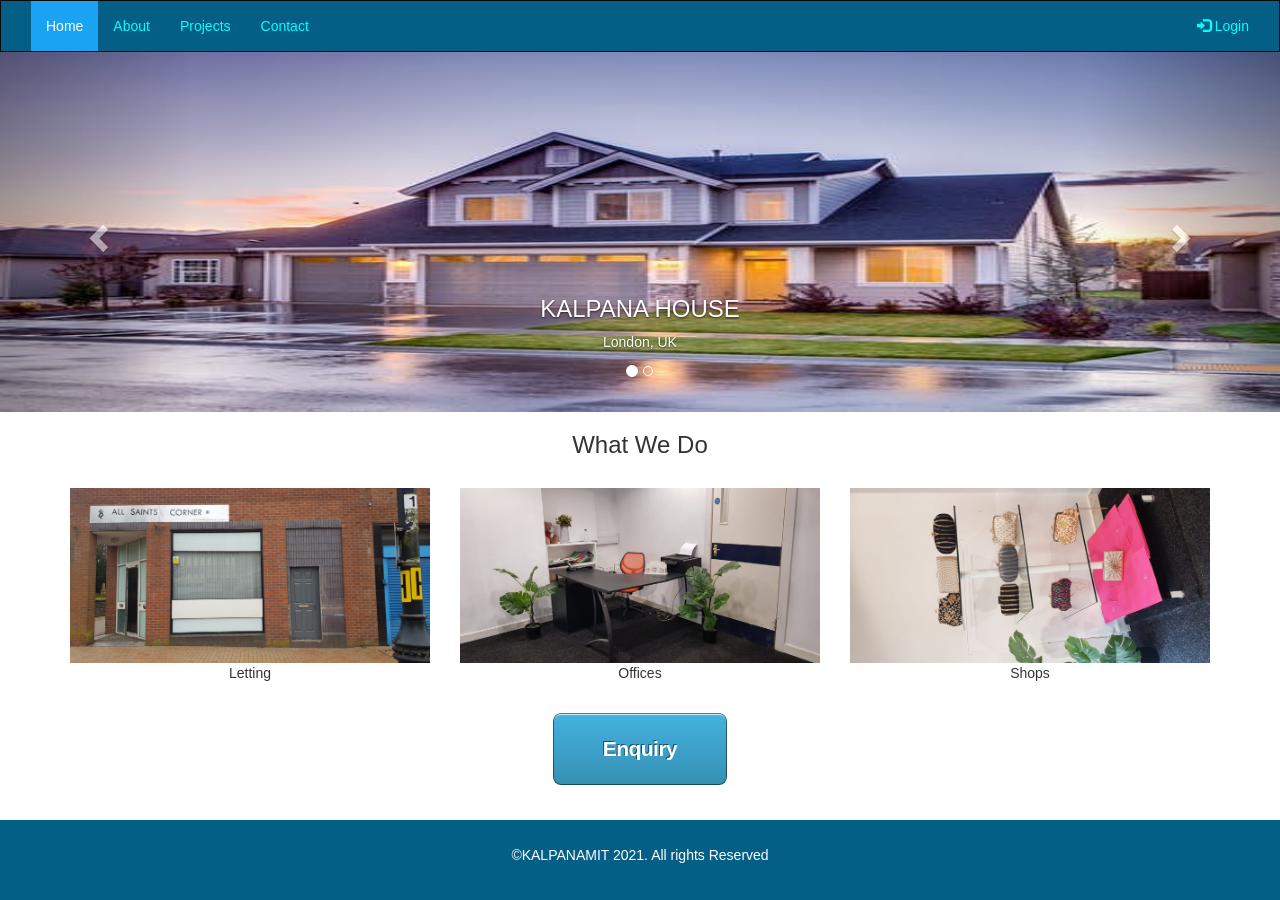
==== index.html @ 0148a3b3 "Add files via upload initial commit" ====
<!DOCTYPE html>
<html lang="en">
<head>
  <title>KALPANAMIT LTD.</title>
  <meta charset="utf-8">
  <meta name="viewport" content="width=device-width, initial-scale=1">
  <link rel="stylesheet" href="https://maxcdn.bootstrapcdn.com/bootstrap/3.4.1/css/bootstrap.min.css">
  <link rel="stylesheet" href="./css/style.css">
  <script src="https://ajax.googleapis.com/ajax/libs/jquery/3.5.1/jquery.min.js"></script>
  <script src="https://maxcdn.bootstrapcdn.com/bootstrap/3.4.1/js/bootstrap.min.js"></script>
  
</head>
<body>

<nav class="navbar navbar-inverse">
  <div class="container-fluid">
    <div class="navbar-header">
      <button type="button" class="navbar-toggle" data-toggle="collapse" data-target="#myNavbar">
        <span class="icon-bar"></span>
        <span class="icon-bar"></span>
        <span class="icon-bar"></span>                        
      </button>
      <a class="navbar-brand" href="#" >

      </a>
    </div>
    <div class="collapse navbar-collapse" id="myNavbar">
      <ul class="nav navbar-nav">
        <li class="active"><a href="">Home</a></li>
        <li><a href="#">About</a></li>
        <li><a href="#">Projects</a></li>
        <li><a href="#">Contact</a></li>
      </ul>
      <ul class="nav navbar-nav navbar-right">
        <li><a href="#"><span class="glyphicon glyphicon-log-in"></span> Login</a></li>
      </ul>
    </div>
  </div>
</nav>

<div id="myCarousel" class="carousel slide" data-ride="carousel">
    <!-- Indicators -->
    <ol class="carousel-indicators">
      <li data-target="#myCarousel" data-slide-to="0" class="active"></li>
      <li data-target="#myCarousel" data-slide-to="1"></li>
    </ol>

    <!-- Wrapper for slides -->
    <div class="carousel-inner" role="listbox">
      <div class="item active">
        <img src="./images/house1.jpg" alt="Image">
        <div class="carousel-caption">
          <h3>KALPANA HOUSE</h3>
          <p>London, UK</p>
        </div>      
      </div>

      <div class="item">
        <img src="./images/house2.jpg" alt="Image">
        <div class="carousel-caption">
          <h3>KALPANA MANSION</h3>
          <p>Greenock, UK</p>
        </div>      
      </div>
    </div>

    <!-- Left and right controls -->
    <a class="left carousel-control" href="#myCarousel" role="button" data-slide="prev">
      <span class="glyphicon glyphicon-chevron-left" aria-hidden="true"></span>
      <span class="sr-only">Previous</span>
    </a>
    <a class="right carousel-control" href="#myCarousel" role="button" data-slide="next">
      <span class="glyphicon glyphicon-chevron-right" aria-hidden="true"></span>
      <span class="sr-only">Next</span>
    </a>
</div>
  
<div class="container text-center">    
  <h3>What We Do</h3><br>
  <div class="row">
    <div class="col-sm-4">
      <img src="./images/what_we_do1.jpeg" class="img-responsive" style="width:100%" alt="Image">
      <p>Letting</p>
    </div>
    <div class="col-sm-4"> 
      <img src="./images/what_we_do2.jpeg" class="img-responsive" style="width:100%" alt="Image">
      <p>Offices</p>    
    </div>
    <div class="col-sm-4">  
      <img src="./images/what_we_do3.jpeg" class="img-responsive" style="width:100%" alt="Image">
      <p>Shops</p>    
    </div>
    <!--
    <div class="col-sm-4">
      <div class="well">
       <p>Some text..</p>
      </div>
      <div class="well">
       <p>Some text..</p>
      </div>
    </div>  -->
  </div>
</div><br>
<div class="btn-display">
<a href="#" class="button large scrolly">Enquiry</a>
</div>

<footer class="container-fluid text-center">
  <p> ©KALPANAMIT 2021. All rights Reserved</p>
</footer>

</body>
</html>



































 <!-- 
<html lang="en"><head>

    
    <link rel="stylesheet" href="https://maxcdn.bootstrapcdn.com/bootstrap/3.4.1/css/bootstrap.min.css">
    <link rel="stylesheet" href="./css/main.css">
  <script src="https://ajax.googleapis.com/ajax/libs/jquery/3.5.1/jquery.min.js"></script>
  <script src="https://maxcdn.bootstrapcdn.com/bootstrap/3.4.1/js/bootstrap.min.js"></script>
  <head>
  
  
  
    <title>KALPANAMIT LTD.</title>
    <link href="https://fonts.googleapis.com/css?family=Open+Sans" rel="stylesheet" type="text/css">
    
    
    
  
  
  </head>
  
  <body translate="no">
  
 
  
  <nav id="navbar" class="nav">
    <ul class="nav-list">
      <li>
        <a href="#welcome-section">About</a>
      </li>
      <li>
        <a href="#projects">Work</a>
      </li>
      <li>
        <a href="#contact">Contact</a>
      </li>
    </ul>
  </nav>
  
  
  
      
  

  
  <header id="header-section" class="header-section">
    <img src=".\images\house.png"> </img>
    <h3> This is header</h3>
  </header>
  
  
  
    


  <div class="container">
 
    <div id="myCarousel" class="carousel slide" data-ride="carousel">
     
      <ol class="carousel-indicators">
        <li data-target="#myCarousel" data-slide-to="0" class="active"></li>
        <li data-target="#myCarousel" data-slide-to="1"></li>
        <li data-target="#myCarousel" data-slide-to="2"></li>
      </ol>
  
     
      <div class="carousel-inner">
        <div class="item active">
          <img src=".\images\house1.jpg" alt="Los Angeles" style="width:100%;">
        </div>
  
        <div class="item">
          <img src=".\images\house2.jpg" alt="Chicago" style="width:100%;">
        </div>
      
        <div class="item">
          <img src=".\images\house3.jpg" alt="New york" style="width:100%;">
        </div>
      </div>
  
  
      <a class="left carousel-control" href="#myCarousel" data-slide="prev">
        <span class="glyphicon glyphicon-chevron-left"></span>
        <span class="sr-only">Previous</span>
      </a>
      <a class="right carousel-control" href="#myCarousel" data-slide="next">
        <span class="glyphicon glyphicon-chevron-right"></span>
        <span class="sr-only">Next</span>
      </a>
    </div>
  </div>
  

  
  <section id="welcome-section" class="welcome-section">
    <h1>Hey I am Mimic</h1>
    <p>a web developer</p>
  </section>
  

  
  <section id="projects" class="projects-section">
    <h2 class="projects-section-header">These are some of my projects</h2>
  
    <div class="projects-grid">
      <a href="https://codepen.io/freeCodeCamp/full/zNqgVx" target="_blank" class="project project-tile">
        <img class="project-image" src="https://raw.githubusercontent.com/freeCodeCamp/cdn/master/build/testable-projects-fcc/images/tribute.jpg" alt="project">
        <p class="project-title">
          <span class="code">&lt;</span>
          Tribute Page
          <span class="code">/&gt;</span>
        </p>
      </a>
      <a href="https://codepen.io/freeCodeCamp/full/qRZeGZ" target="_blank" class="project project-tile">
        <img class="project-image" src="https://raw.githubusercontent.com/freeCodeCamp/cdn/master/build/testable-projects-fcc/images/random-quote-machine.png" alt="project">
        <p class="project-title">
          <span class="code">&lt;</span>
          Random Quote Machine
          <span class="code">/&gt;</span>
        </p>
      </a>
      <a href="https://codepen.io/freeCodeCamp/full/wgGVVX" target="_blank" class="project project-tile">
        <img class="project-image" src="https://raw.githubusercontent.com/freeCodeCamp/cdn/master/build/testable-projects-fcc/images/calc.png" alt="project">
        <p class="project-title">
          <span class="code">&lt;</span>
          JavaScript Calculator
          <span class="code">/&gt;</span>
        </p>
      </a>
      <a href="https://codepen.io/freeCodeCamp/full/mVEJag" target="_blank" class="project project-tile">
        <img class="project-image" src="https://raw.githubusercontent.com/freeCodeCamp/cdn/master/build/testable-projects-fcc/images/map.jpg" alt="project">
        <p class="project-title">
          <span class="code">&lt;</span>
          Map Data Across the Globe
          <span class="code">/&gt;</span>
        </p>
      </a>
      <a href="https://codepen.io/freeCodeCamp/full/wGqEga" target="_blank" class="project project-tile">
        <img class="project-image" src="https://raw.githubusercontent.com/freeCodeCamp/cdn/master/build/testable-projects-fcc/images/wiki.png" alt="project">
        <p class="project-title">
          <span class="code">&lt;</span>
          Wikipedia Viewer
          <span class="code">/&gt;</span>
        </p>
      </a>
      <a href="https://codepen.io/freeCodeCamp/full/KzXQgy" target="_blank" class="project project-tile">
        <img class="project-image" src="https://raw.githubusercontent.com/freeCodeCamp/cdn/master/build/testable-projects-fcc/images/tic-tac-toe.png" alt="project">
        <p class="project-title">
          <span class="code">&lt;</span>
          Tic Tac Toe Game
          <span class="code">/&gt;</span>
        </p>
      </a>
    </div>
  
    <a href="https://codepen.io/FreeCodeCamp/" class="btn btn-show-all" target="_blank">Show all<i class="fas fa-chevron-right"></i></a>
  </section>
  

  
  <section id="contact" class="contact-section">
    <div class="contact-section-header">
      <h2>Let's work together...</h2>
      <p>How do you take your coffee?</p>
    </div>
    <div class="contact-links">
      <a href="https://facebook.com/freecodecamp" target="_blank" class="btn contact-details"><i class="fab fa-facebook-square"></i> Facebook</a>
      <a id="profile-link" href="https://github.com/freecodecamp" target="_blank" class="btn contact-details"><i class="fab fa-github"></i> GitHub</a>
      <a href="https://twitter.com/freecodecamp" target="_blank" class="btn contact-details"><i class="fab fa-twitter"></i> Twitter</a>
      <a href="mailto:example@example.com" class="btn contact-details"><i class="fas fa-at"></i> Send a mail</a>
      <a href="tel:555-555-5555" class="btn contact-details"><i class="fas fa-mobile-alt"></i> Call me</a>
    </div>
  </section>
  

  
  <footer>
    <p>
      **This is just a fake portfolio. All the projects and contact details given
      are not real.
    </p>
    <p>
      © Created for
      <a href="https://www.freecodecamp.com/" target="_blank">freeCodeCamp <i class="fab fa-free-code-camp"></i></a>
    </p>
  </footer>
  

     </div>
  
      
  
    
  
  
  
  
   
  </body></html>
  
-->
---- css/style.css ----
/* Remove the navbar's default margin-bottom and rounded borders */ 
    .navbar {
      margin-bottom: 0;
      border-radius: 0;
      background: #035f85;
    }
    .navbar-inverse .navbar-nav>li>a {
        color: aqua;
    }
    .navbar-inverse .navbar-nav>.active>a, .navbar-inverse .navbar-nav>.active>a:focus, .navbar-inverse .navbar-nav>.active>a:hover {
        color: #fff;
        background-color: #1aa3f3;
    }
    
    /* Add a gray background color and some padding to the footer */
    footer {
      background-color:  #035f85;
      padding: 25px;
      position: fixed;
      left: 0;
      bottom: 0;
      width: 100%;
      color:#fff;
    }
    
  .carousel-inner img {
      width: 100%; /* Set width to 100% */
      margin: auto;
      min-height:200px;
  }

  .carousel-inner > .item > img {
  width:100%;
  height:360px;
}

  /* Hide the carousel text when the screen is less than 600 pixels wide */
  @media (max-width: 600px) {
    .carousel-caption {
      display: none; 
    }
  }

  
  .btn-display {
   
    text-align: center;
  }

  /* Button */

	input[type="button"],
	input[type="submit"],
	input[type="reset"],
	button,
	.button {
		background-image: url("images/bg.png"), -moz-linear-gradient(top, rgba(0, 0, 0, 0), rgba(0, 0, 0, 0.2));
		background-image: url("images/bg.png"), -webkit-linear-gradient(top, rgba(0, 0, 0, 0), rgba(0, 0, 0, 0.2));
		background-image: url("images/bg.png"), -ms-linear-gradient(top, rgba(0, 0, 0, 0), rgba(0, 0, 0, 0.2));
		background-image: url("images/bg.png"), linear-gradient(top, rgba(0, 0, 0, 0), rgba(0, 0, 0, 0.2));
		-moz-transition: background-color .2s ease-in-out;
		-webkit-transition: background-color .2s ease-in-out;
		-ms-transition: background-color .2s ease-in-out;
		transition: background-color .2s ease-in-out;
		-webkit-appearance: none;
		position: relative;
		display: inline-block;
		color: #fff !important;
		text-decoration: none;
		font-weight: 700;
		border: 0;
		outline: 0;
		cursor: pointer;
		border-radius: 8px;
		text-shadow: -1px -1px 0.5px rgba(0, 0, 0, 0.5);
		overflow: hidden;
		box-shadow: inset 0px 0px 0px 1px rgba(0, 0, 0, 0.5), inset 0px 2px 1px 0px rgba(255, 255, 255, 0.75);
		background-color: #43B3E0;
		padding: 1em 2.35em 1em 2.35em;
		font-size: 1.1em;
		max-width: 24em;
	}

		input[type="button"]:hover,
		input[type="submit"]:hover,
		input[type="reset"]:hover,
		button:hover,
		.button:hover {
			background-color: #43bff0;
			color: #fff !important;
		}

		input[type="button"]:active,
		input[type="submit"]:active,
		input[type="reset"]:active,
		button:active,
		.button:active {
			background-color: #3BA8D3;
			top: 1px;
		}

		input[type="button"].large,
		input[type="submit"].large,
		input[type="reset"].large,
		button.large,
		.button.large {
			font-size: 1.5em;
			letter-spacing: -0.025em;
		}

		input[type="button"].alt,
		input[type="submit"].alt,
		input[type="reset"].alt,
		button.alt,
		.button.alt {
			background-color: #444;
			box-shadow: inset 0px 0px 0px 1px #242424, inset 0px 2px 1px 0px rgba(255, 255, 255, 0.2);
		}

			input[type="button"].alt:hover,
			input[type="submit"].alt:hover,
			input[type="reset"].alt:hover,
			button.alt:hover,
			.button.alt:hover {
				background-color: #4f4f4f;
				color: #fff !important;
			}

			input[type="button"].alt:active,
			input[type="submit"].alt:active,
			input[type="reset"].alt:active,
			button.alt:active,
			.button.alt:active {
				background-color: #3f3f3f;
			}
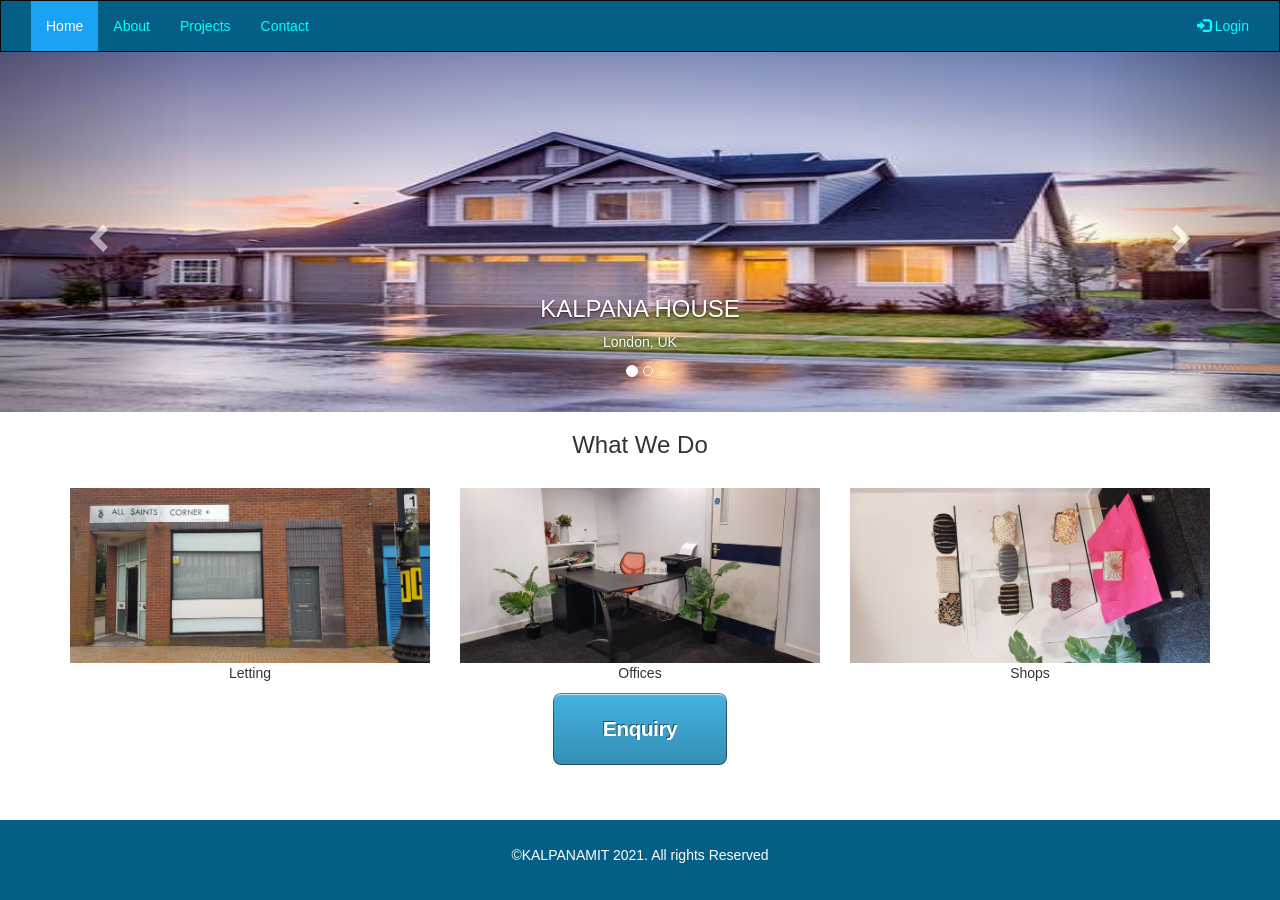
==== commit b5393cd8: "Add files via upload fix button" ====
--- a/index.html
+++ b/index.html
@@ -99,11 +99,12 @@
        <p>Some text..</p>
       </div>
     </div>  -->
+    <div class="row">
+      <a href="#" class="button large scrolly">Enquiry</a>
+    </div>
   </div>
 </div><br>
-<div class="btn-display">
-<a href="#" class="button large scrolly">Enquiry</a>
-</div>
+
 
 <footer class="container-fluid text-center">
   <p> ©KALPANAMIT 2021. All rights Reserved</p>
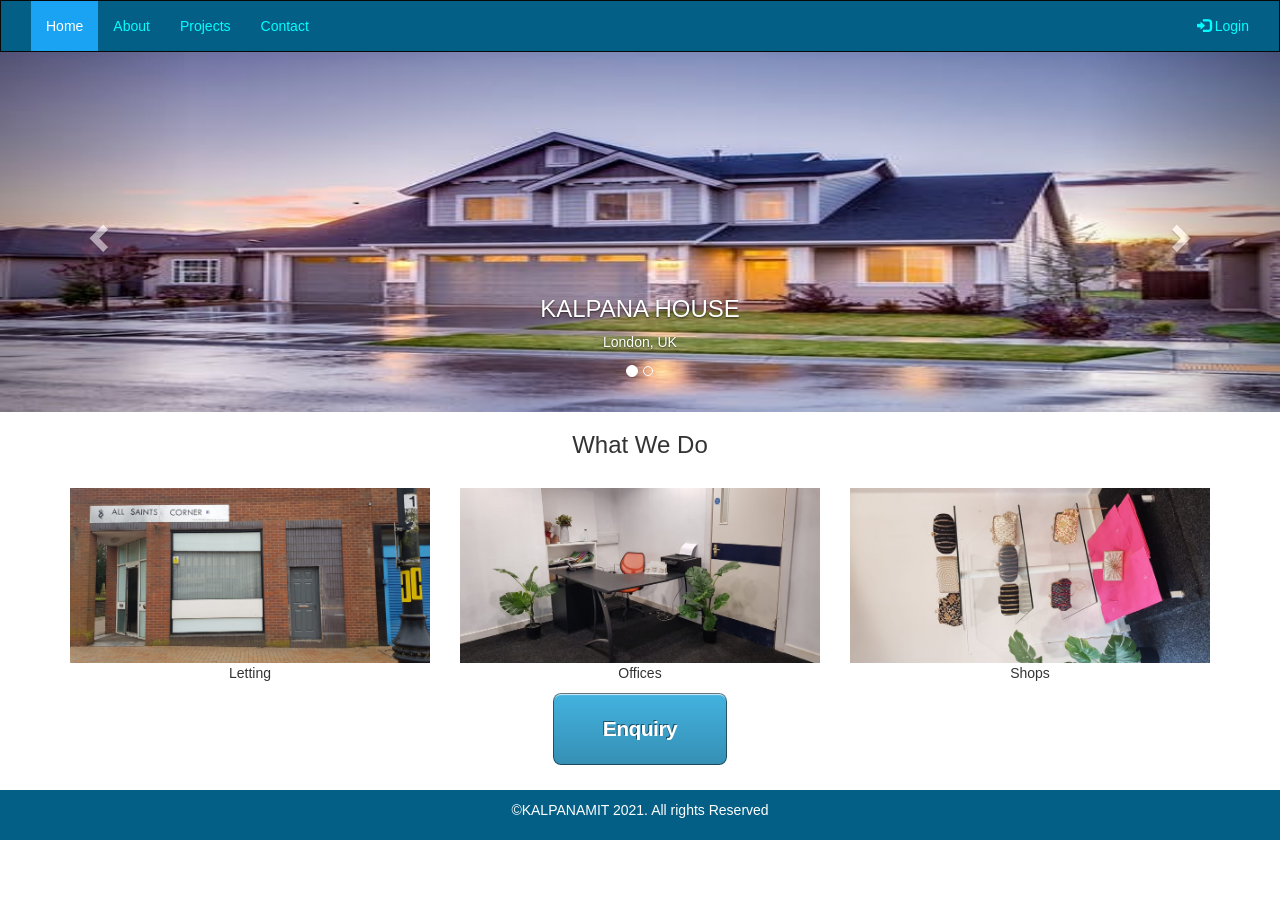
==== commit f84b7b09: "Add files via upload testing change" ====
--- a/index.html
+++ b/index.html
@@ -90,7 +90,7 @@
       <img src="./images/what_we_do3.jpeg" class="img-responsive" style="width:100%" alt="Image">
       <p>Shops</p>    
     </div>
-    <!--
+    <!-- testing for button
     <div class="col-sm-4">
       <div class="well">
        <p>Some text..</p>
@@ -100,8 +100,10 @@
       </div>
     </div>  -->
     <div class="row">
+    
       <a href="#" class="button large scrolly">Enquiry</a>
     </div>
+
   </div>
 </div><br>
 
--- a/css/style.css
+++ b/css/style.css
@@ -16,8 +16,8 @@
     /* Add a gray background color and some padding to the footer */
     footer {
       background-color:  #035f85;
-      padding: 25px;
-      position: fixed;
+      padding: 10px;
+      position: relative;
       left: 0;
       bottom: 0;
       width: 100%;
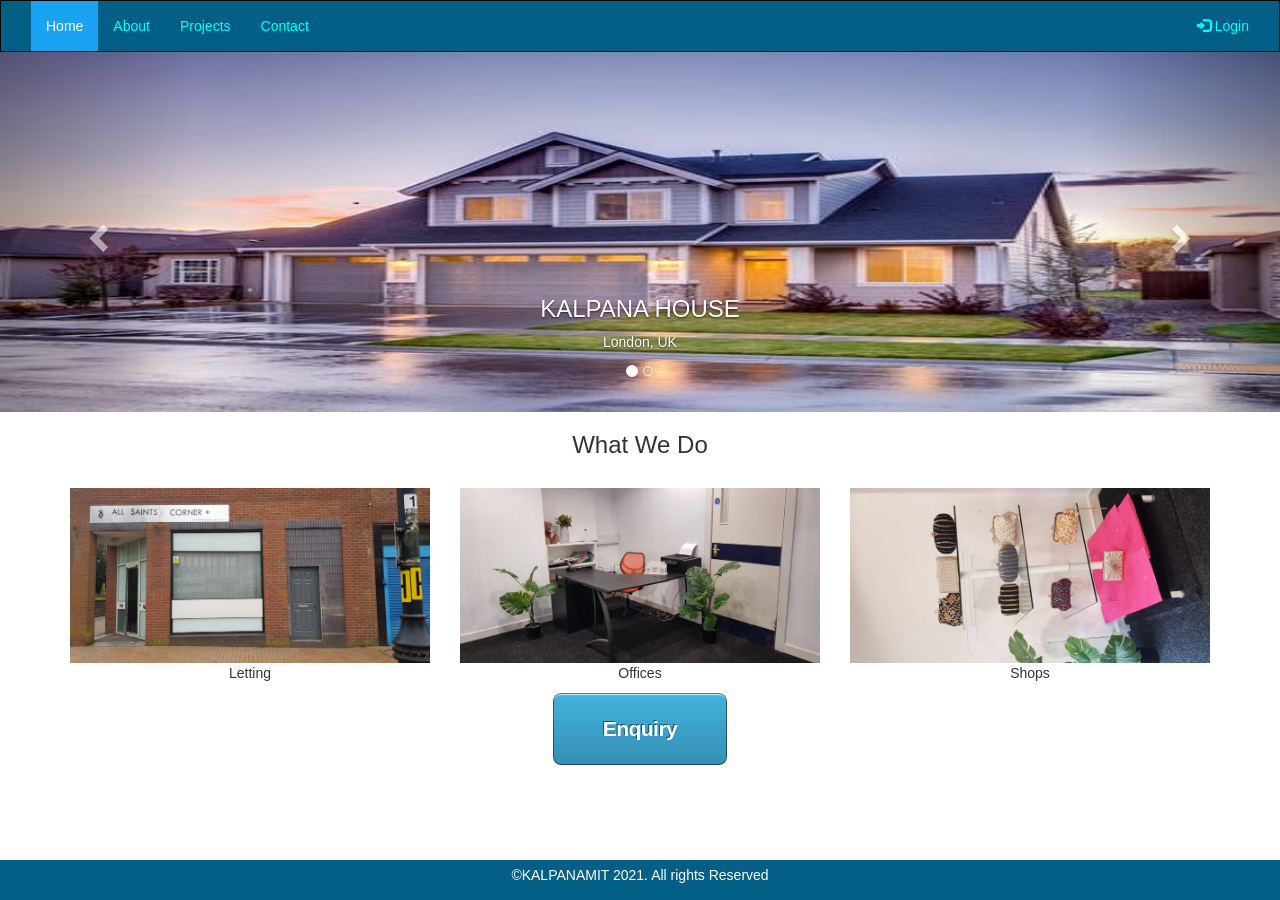
==== commit 81917245: "Add files via upload check" ====
--- a/index.html
+++ b/index.html
@@ -90,7 +90,7 @@
       <img src="./images/what_we_do3.jpeg" class="img-responsive" style="width:100%" alt="Image">
       <p>Shops</p>    
     </div>
-    <!-- testing for button
+    <!-- testing 
     <div class="col-sm-4">
       <div class="well">
        <p>Some text..</p>
--- a/css/style.css
+++ b/css/style.css
@@ -16,8 +16,8 @@
     /* Add a gray background color and some padding to the footer */
     footer {
       background-color:  #035f85;
-      padding: 10px;
-      position: relative;
+      padding: 5px;
+      position: fixed;
       left: 0;
       bottom: 0;
       width: 100%;
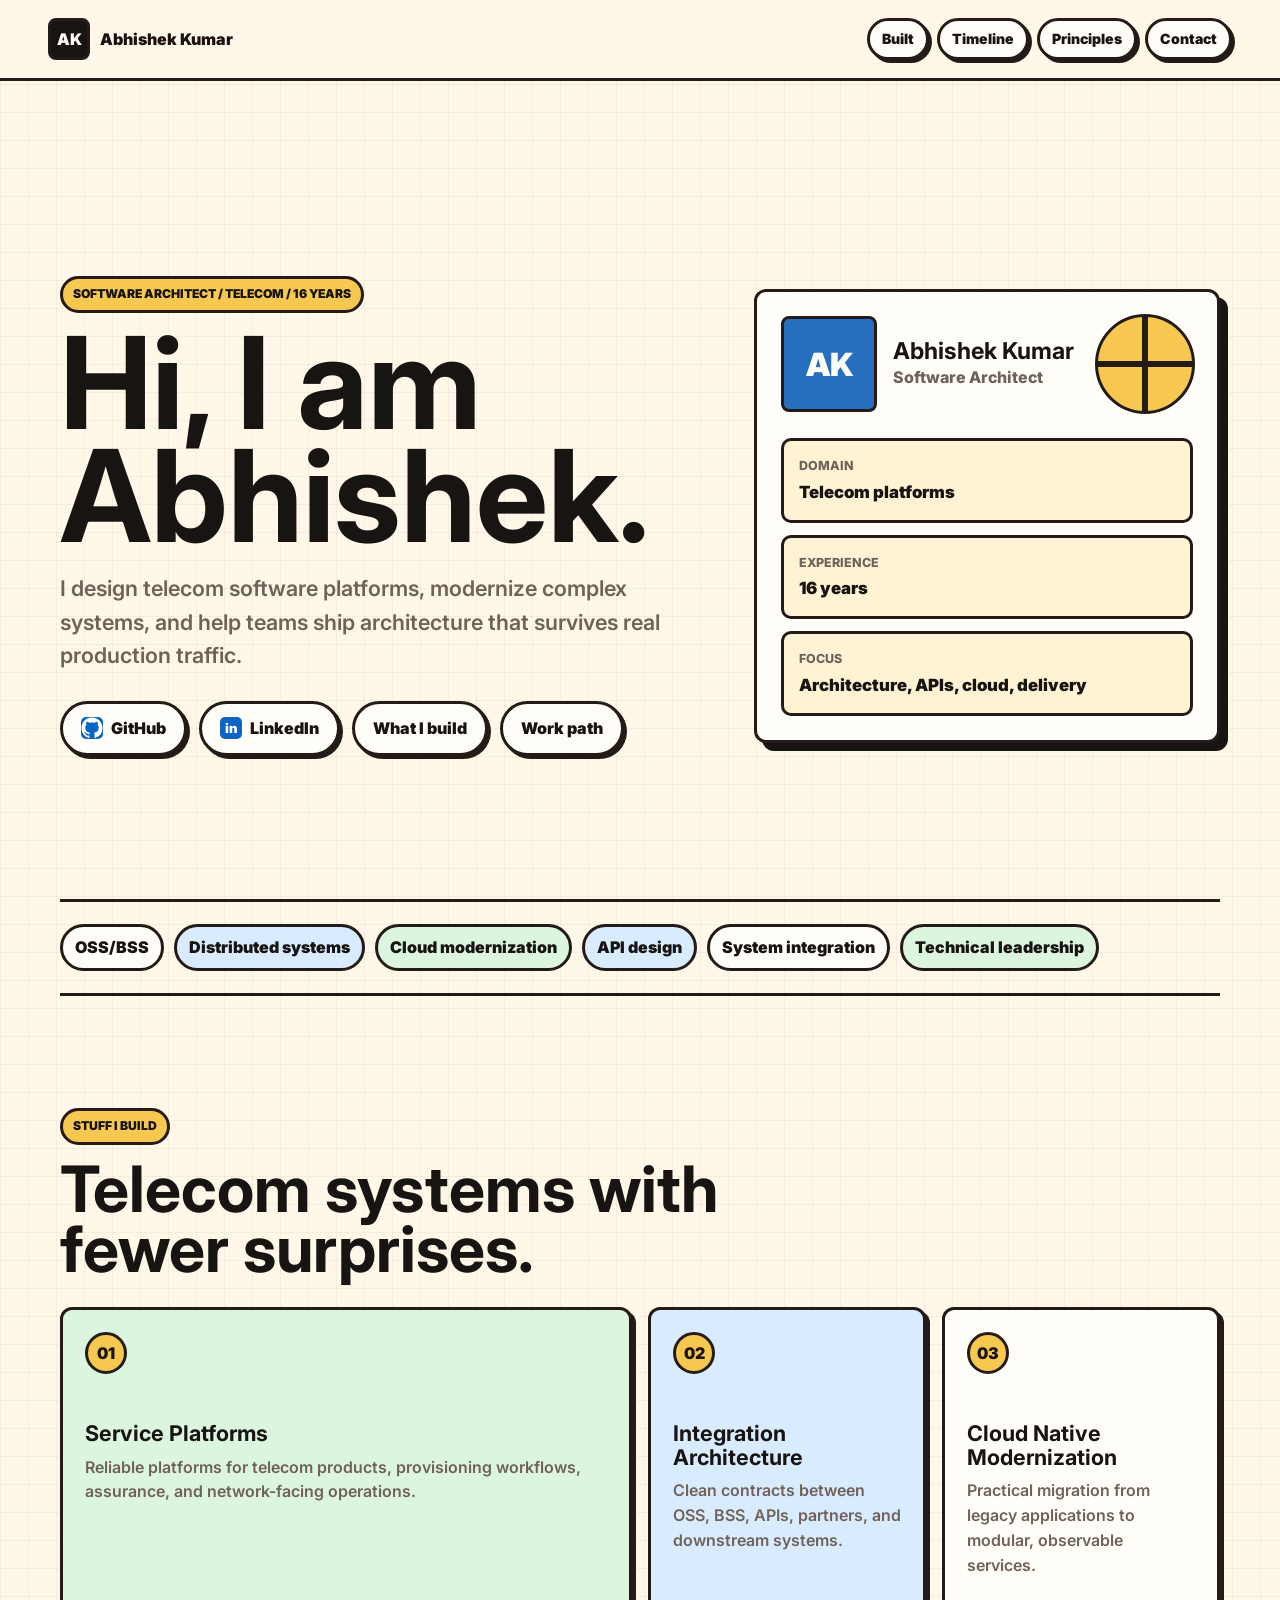
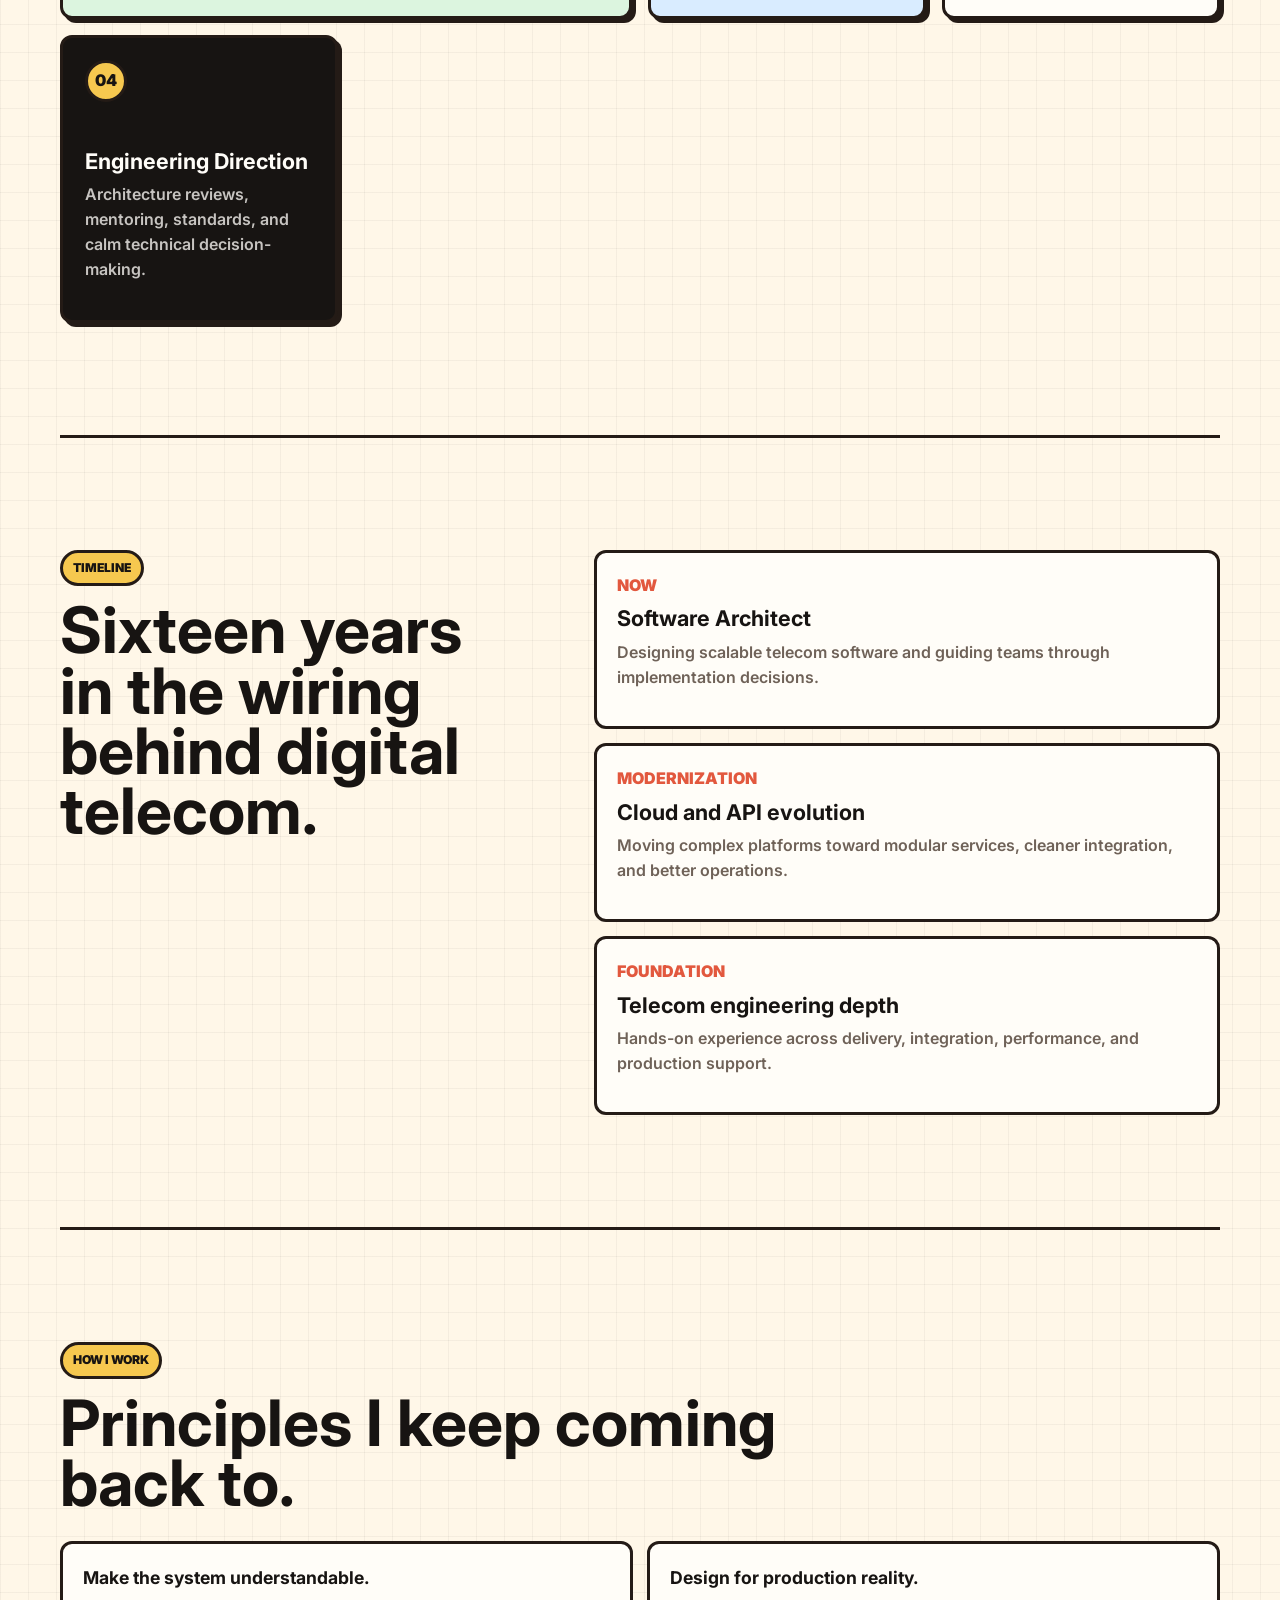
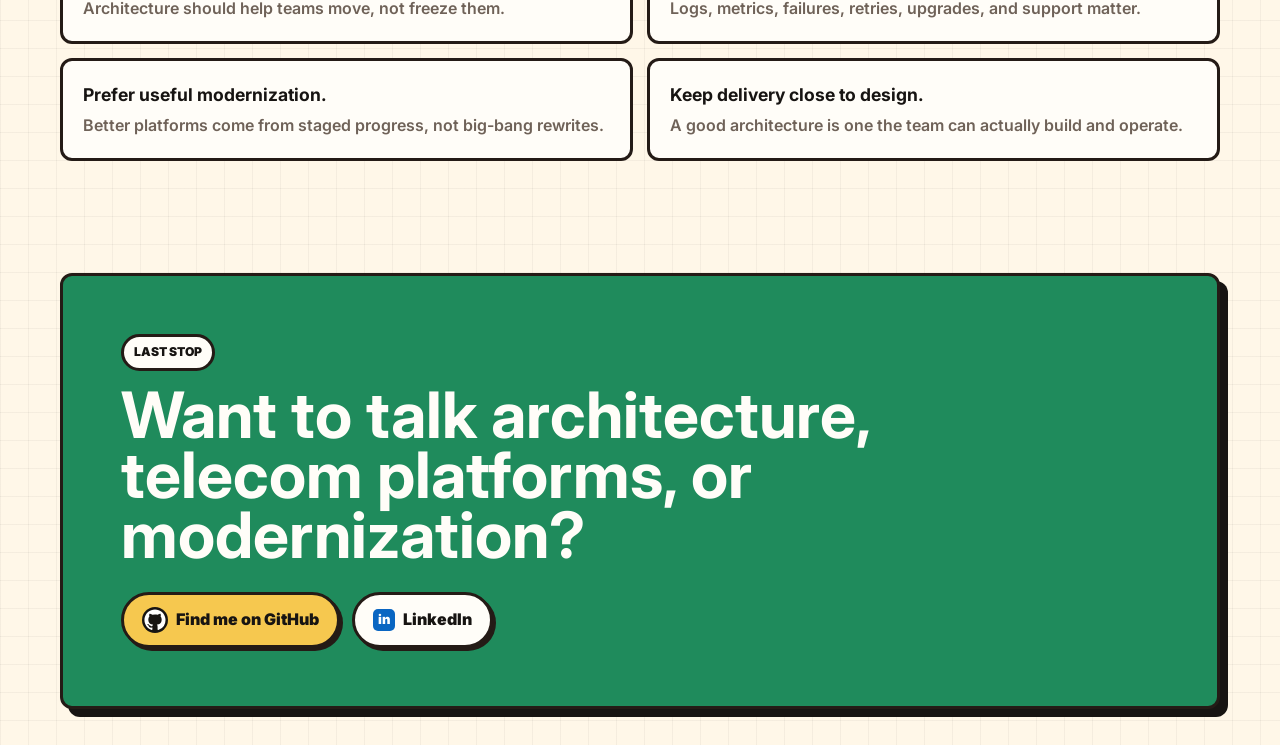
==== commit 9d767743: "Create personal profile page" ====
--- a/index.html
+++ b/index.html
@@ -1,352 +1,180 @@
-<!DOCTYPE html>
-<html lang="en">
-<head>
-  <title>KALPANAMIT LTD.</title>
-  <meta charset="utf-8">
-  <meta name="viewport" content="width=device-width, initial-scale=1">
-  <link rel="stylesheet" href="https://maxcdn.bootstrapcdn.com/bootstrap/3.4.1/css/bootstrap.min.css">
-  <link rel="stylesheet" href="./css/style.css">
-  <script src="https://ajax.googleapis.com/ajax/libs/jquery/3.5.1/jquery.min.js"></script>
-  <script src="https://maxcdn.bootstrapcdn.com/bootstrap/3.4.1/js/bootstrap.min.js"></script>
-  
-</head>
-<body>
-
-<nav class="navbar navbar-inverse">
-  <div class="container-fluid">
-    <div class="navbar-header">
-      <button type="button" class="navbar-toggle" data-toggle="collapse" data-target="#myNavbar">
-        <span class="icon-bar"></span>
-        <span class="icon-bar"></span>
-        <span class="icon-bar"></span>                        
-      </button>
-      <a class="navbar-brand" href="#" >
-
-      </a>
-    </div>
-    <div class="collapse navbar-collapse" id="myNavbar">
-      <ul class="nav navbar-nav">
-        <li class="active"><a href="">Home</a></li>
-        <li><a href="#">About</a></li>
-        <li><a href="#">Projects</a></li>
-        <li><a href="#">Contact</a></li>
-      </ul>
-      <ul class="nav navbar-nav navbar-right">
-        <li><a href="#"><span class="glyphicon glyphicon-log-in"></span> Login</a></li>
-      </ul>
-    </div>
-  </div>
-</nav>
-
-<div id="myCarousel" class="carousel slide" data-ride="carousel">
-    <!-- Indicators -->
-    <ol class="carousel-indicators">
-      <li data-target="#myCarousel" data-slide-to="0" class="active"></li>
-      <li data-target="#myCarousel" data-slide-to="1"></li>
-    </ol>
-
-    <!-- Wrapper for slides -->
-    <div class="carousel-inner" role="listbox">
-      <div class="item active">
-        <img src="./images/house1.jpg" alt="Image">
-        <div class="carousel-caption">
-          <h3>KALPANA HOUSE</h3>
-          <p>London, UK</p>
-        </div>      
-      </div>
-
-      <div class="item">
-        <img src="./images/house2.jpg" alt="Image">
-        <div class="carousel-caption">
-          <h3>KALPANA MANSION</h3>
-          <p>Greenock, UK</p>
-        </div>      
-      </div>
-    </div>
-
-    <!-- Left and right controls -->
-    <a class="left carousel-control" href="#myCarousel" role="button" data-slide="prev">
-      <span class="glyphicon glyphicon-chevron-left" aria-hidden="true"></span>
-      <span class="sr-only">Previous</span>
-    </a>
-    <a class="right carousel-control" href="#myCarousel" role="button" data-slide="next">
-      <span class="glyphicon glyphicon-chevron-right" aria-hidden="true"></span>
-      <span class="sr-only">Next</span>
-    </a>
-</div>
-  
-<div class="container text-center">    
-  <h3>What We Do</h3><br>
-  <div class="row">
-    <div class="col-sm-4">
-      <img src="./images/what_we_do1.jpeg" class="img-responsive" style="width:100%" alt="Image">
-      <p>Letting</p>
-    </div>
-    <div class="col-sm-4"> 
-      <img src="./images/what_we_do2.jpeg" class="img-responsive" style="width:100%" alt="Image">
-      <p>Offices</p>    
-    </div>
-    <div class="col-sm-4">  
-      <img src="./images/what_we_do3.jpeg" class="img-responsive" style="width:100%" alt="Image">
-      <p>Shops</p>    
-    </div>
-    <!-- testing 
-    <div class="col-sm-4">
-      <div class="well">
-       <p>Some text..</p>
-      </div>
-      <div class="well">
-       <p>Some text..</p>
-      </div>
-    </div>  -->
-    <div class="row">
-    
-      <a href="#" class="button large scrolly">Enquiry</a>
-    </div>
-
-  </div>
-</div><br>
-
-
-<footer class="container-fluid text-center">
-  <p> ©KALPANAMIT 2021. All rights Reserved</p>
-</footer>
-
-</body>
-</html>
-
-
-
-
-
-
-
-
-
-
-
-
-
-
-
-
-
-
-
-
-
-
-
-
-
-
-
-
-
-
-
-
-
-
-
- <!-- 
-<html lang="en"><head>
-
-    
-    <link rel="stylesheet" href="https://maxcdn.bootstrapcdn.com/bootstrap/3.4.1/css/bootstrap.min.css">
-    <link rel="stylesheet" href="./css/main.css">
-  <script src="https://ajax.googleapis.com/ajax/libs/jquery/3.5.1/jquery.min.js"></script>
-  <script src="https://maxcdn.bootstrapcdn.com/bootstrap/3.4.1/js/bootstrap.min.js"></script>
-  <head>
-  
-  
-  
-    <title>KALPANAMIT LTD.</title>
-    <link href="https://fonts.googleapis.com/css?family=Open+Sans" rel="stylesheet" type="text/css">
-    
-    
-    
-  
-  
-  </head>
-  
-  <body translate="no">
-  
- 
-  
-  <nav id="navbar" class="nav">
-    <ul class="nav-list">
-      <li>
-        <a href="#welcome-section">About</a>
-      </li>
-      <li>
-        <a href="#projects">Work</a>
-      </li>
-      <li>
-        <a href="#contact">Contact</a>
-      </li>
-    </ul>
-  </nav>
-  
-  
-  
-      
-  
-
-  
-  <header id="header-section" class="header-section">
-    <img src=".\images\house.png"> </img>
-    <h3> This is header</h3>
-  </header>
-  
-  
-  
-    
-
-
-  <div class="container">
- 
-    <div id="myCarousel" class="carousel slide" data-ride="carousel">
-     
-      <ol class="carousel-indicators">
-        <li data-target="#myCarousel" data-slide-to="0" class="active"></li>
-        <li data-target="#myCarousel" data-slide-to="1"></li>
-        <li data-target="#myCarousel" data-slide-to="2"></li>
-      </ol>
-  
-     
-      <div class="carousel-inner">
-        <div class="item active">
-          <img src=".\images\house1.jpg" alt="Los Angeles" style="width:100%;">
-        </div>
-  
-        <div class="item">
-          <img src=".\images\house2.jpg" alt="Chicago" style="width:100%;">
-        </div>
-      
-        <div class="item">
-          <img src=".\images\house3.jpg" alt="New york" style="width:100%;">
-        </div>
-      </div>
-  
-  
-      <a class="left carousel-control" href="#myCarousel" data-slide="prev">
-        <span class="glyphicon glyphicon-chevron-left"></span>
-        <span class="sr-only">Previous</span>
-      </a>
-      <a class="right carousel-control" href="#myCarousel" data-slide="next">
-        <span class="glyphicon glyphicon-chevron-right"></span>
-        <span class="sr-only">Next</span>
-      </a>
-    </div>
-  </div>
-  
-
-  
-  <section id="welcome-section" class="welcome-section">
-    <h1>Hey I am Mimic</h1>
-    <p>a web developer</p>
-  </section>
-  
-
-  
-  <section id="projects" class="projects-section">
-    <h2 class="projects-section-header">These are some of my projects</h2>
-  
-    <div class="projects-grid">
-      <a href="https://codepen.io/freeCodeCamp/full/zNqgVx" target="_blank" class="project project-tile">
-        <img class="project-image" src="https://raw.githubusercontent.com/freeCodeCamp/cdn/master/build/testable-projects-fcc/images/tribute.jpg" alt="project">
-        <p class="project-title">
-          <span class="code">&lt;</span>
-          Tribute Page
-          <span class="code">/&gt;</span>
-        </p>
-      </a>
-      <a href="https://codepen.io/freeCodeCamp/full/qRZeGZ" target="_blank" class="project project-tile">
-        <img class="project-image" src="https://raw.githubusercontent.com/freeCodeCamp/cdn/master/build/testable-projects-fcc/images/random-quote-machine.png" alt="project">
-        <p class="project-title">
-          <span class="code">&lt;</span>
-          Random Quote Machine
-          <span class="code">/&gt;</span>
-        </p>
-      </a>
-      <a href="https://codepen.io/freeCodeCamp/full/wgGVVX" target="_blank" class="project project-tile">
-        <img class="project-image" src="https://raw.githubusercontent.com/freeCodeCamp/cdn/master/build/testable-projects-fcc/images/calc.png" alt="project">
-        <p class="project-title">
-          <span class="code">&lt;</span>
-          JavaScript Calculator
-          <span class="code">/&gt;</span>
-        </p>
-      </a>
-      <a href="https://codepen.io/freeCodeCamp/full/mVEJag" target="_blank" class="project project-tile">
-        <img class="project-image" src="https://raw.githubusercontent.com/freeCodeCamp/cdn/master/build/testable-projects-fcc/images/map.jpg" alt="project">
-        <p class="project-title">
-          <span class="code">&lt;</span>
-          Map Data Across the Globe
-          <span class="code">/&gt;</span>
-        </p>
-      </a>
-      <a href="https://codepen.io/freeCodeCamp/full/wGqEga" target="_blank" class="project project-tile">
-        <img class="project-image" src="https://raw.githubusercontent.com/freeCodeCamp/cdn/master/build/testable-projects-fcc/images/wiki.png" alt="project">
-        <p class="project-title">
-          <span class="code">&lt;</span>
-          Wikipedia Viewer
-          <span class="code">/&gt;</span>
-        </p>
-      </a>
-      <a href="https://codepen.io/freeCodeCamp/full/KzXQgy" target="_blank" class="project project-tile">
-        <img class="project-image" src="https://raw.githubusercontent.com/freeCodeCamp/cdn/master/build/testable-projects-fcc/images/tic-tac-toe.png" alt="project">
-        <p class="project-title">
-          <span class="code">&lt;</span>
-          Tic Tac Toe Game
-          <span class="code">/&gt;</span>
-        </p>
-      </a>
-    </div>
-  
-    <a href="https://codepen.io/FreeCodeCamp/" class="btn btn-show-all" target="_blank">Show all<i class="fas fa-chevron-right"></i></a>
-  </section>
-  
-
-  
-  <section id="contact" class="contact-section">
-    <div class="contact-section-header">
-      <h2>Let's work together...</h2>
-      <p>How do you take your coffee?</p>
-    </div>
-    <div class="contact-links">
-      <a href="https://facebook.com/freecodecamp" target="_blank" class="btn contact-details"><i class="fab fa-facebook-square"></i> Facebook</a>
-      <a id="profile-link" href="https://github.com/freecodecamp" target="_blank" class="btn contact-details"><i class="fab fa-github"></i> GitHub</a>
-      <a href="https://twitter.com/freecodecamp" target="_blank" class="btn contact-details"><i class="fab fa-twitter"></i> Twitter</a>
-      <a href="mailto:example@example.com" class="btn contact-details"><i class="fas fa-at"></i> Send a mail</a>
-      <a href="tel:555-555-5555" class="btn contact-details"><i class="fas fa-mobile-alt"></i> Call me</a>
-    </div>
-  </section>
-  
-
-  
-  <footer>
-    <p>
-      **This is just a fake portfolio. All the projects and contact details given
-      are not real.
-    </p>
-    <p>
-      © Created for
-      <a href="https://www.freecodecamp.com/" target="_blank">freeCodeCamp <i class="fab fa-free-code-camp"></i></a>
-    </p>
-  </footer>
-  
-
-     </div>
-  
-      
-  
-    
-  
-  
-  
-  
-   
-  </body></html>
-  
--->+<!DOCTYPE html>
+<html lang="en">
+<head>
+  <meta charset="UTF-8">
+  <meta name="viewport" content="width=device-width, initial-scale=1.0">
+  <meta name="description" content="Personal profile page for Abhishek Kumar, a software architect with 16 years of telecom domain experience.">
+  <title>Abhishek Kumar | Software Architect</title>
+  <link rel="preconnect" href="https://fonts.googleapis.com">
+  <link rel="preconnect" href="https://fonts.gstatic.com" crossorigin>
+  <link href="https://fonts.googleapis.com/css2?family=Inter:wght@400;500;600;700;800;900&display=swap" rel="stylesheet">
+  <link rel="stylesheet" href="styles.css">
+</head>
+<body>
+  <header class="topbar">
+    <a class="brand" href="#top" aria-label="Abhishek Kumar home">
+      <span class="brand-mark">AK</span>
+      <span>Abhishek Kumar</span>
+    </a>
+    <nav class="nav" aria-label="Primary navigation">
+      <a href="#built">Built</a>
+      <a href="#timeline">Timeline</a>
+      <a href="#principles">Principles</a>
+      <a href="#contact">Contact</a>
+    </nav>
+  </header>
+
+  <main id="top" class="page-shell">
+    <section class="intro">
+      <div class="intro-copy">
+        <p class="tiny-label">Software Architect / Telecom / 16 years</p>
+        <h1>Hi, I am Abhishek.</h1>
+        <p class="lead">
+          I design telecom software platforms, modernize complex systems, and help teams ship
+          architecture that survives real production traffic.
+        </p>
+        <div class="quick-links" aria-label="Profile links">
+          <a class="icon-link github-link" href="https://github.com/abhishekk86" aria-label="Abhishek Kumar on GitHub">
+            <span class="github-icon" aria-hidden="true">
+              <svg viewBox="0 0 24 24" focusable="false">
+                <path d="M12 .5C5.65.5.5 5.65.5 12c0 5.08 3.29 9.39 7.86 10.91.58.11.79-.25.79-.56v-2.17c-3.2.7-3.87-1.38-3.87-1.38-.52-1.34-1.28-1.7-1.28-1.7-1.05-.72.08-.7.08-.7 1.16.08 1.77 1.19 1.77 1.19 1.03 1.77 2.7 1.26 3.36.96.1-.75.4-1.26.73-1.55-2.55-.29-5.23-1.28-5.23-5.68 0-1.26.45-2.28 1.18-3.08-.12-.29-.51-1.46.11-3.04 0 0 .96-.31 3.15 1.18A10.9 10.9 0 0 1 12 6c.97 0 1.95.13 2.86.38 2.18-1.49 3.14-1.18 3.14-1.18.63 1.58.23 2.75.11 3.04.74.8 1.18 1.82 1.18 3.08 0 4.41-2.69 5.38-5.25 5.67.42.36.78 1.06.78 2.14v3.22c0 .31.21.68.8.56A11.51 11.51 0 0 0 23.5 12C23.5 5.65 18.35.5 12 .5Z"></path>
+              </svg>
+            </span>
+            GitHub
+          </a>
+          <a class="icon-link" href="https://linkedin.com/in/abhishekk86" aria-label="Abhishek Kumar on LinkedIn">
+            <span aria-hidden="true">in</span>
+            LinkedIn
+          </a>
+          <a href="#built">What I build</a>
+          <a href="#timeline">Work path</a>
+        </div>
+      </div>
+
+      <aside class="snapshot" aria-label="Profile snapshot">
+        <div class="snapshot-header">
+          <div class="avatar">AK</div>
+          <div>
+            <strong>Abhishek Kumar</strong>
+            <span>Software Architect</span>
+          </div>
+        </div>
+        <dl class="facts">
+          <div>
+            <dt>Domain</dt>
+            <dd>Telecom platforms</dd>
+          </div>
+          <div>
+            <dt>Experience</dt>
+            <dd>16 years</dd>
+          </div>
+          <div>
+            <dt>Focus</dt>
+            <dd>Architecture, APIs, cloud, delivery</dd>
+          </div>
+        </dl>
+      </aside>
+    </section>
+
+    <section class="ticker" aria-label="Core skills">
+      <span>OSS/BSS</span>
+      <span>Distributed systems</span>
+      <span>Cloud modernization</span>
+      <span>API design</span>
+      <span>System integration</span>
+      <span>Technical leadership</span>
+    </section>
+
+    <section id="built" class="section">
+      <div class="section-title">
+        <p class="tiny-label">Stuff I Build</p>
+        <h2>Telecom systems with fewer surprises.</h2>
+      </div>
+
+      <div class="project-grid">
+        <article class="project-card large-card">
+          <span class="card-number">01</span>
+          <h3>Service Platforms</h3>
+          <p>
+            Reliable platforms for telecom products, provisioning workflows, assurance, and
+            network-facing operations.
+          </p>
+        </article>
+        <article class="project-card accent-card">
+          <span class="card-number">02</span>
+          <h3>Integration Architecture</h3>
+          <p>Clean contracts between OSS, BSS, APIs, partners, and downstream systems.</p>
+        </article>
+        <article class="project-card">
+          <span class="card-number">03</span>
+          <h3>Cloud Native Modernization</h3>
+          <p>Practical migration from legacy applications to modular, observable services.</p>
+        </article>
+        <article class="project-card dark-card">
+          <span class="card-number">04</span>
+          <h3>Engineering Direction</h3>
+          <p>Architecture reviews, mentoring, standards, and calm technical decision-making.</p>
+        </article>
+      </div>
+    </section>
+
+    <section id="timeline" class="section split-section">
+      <div class="section-title">
+        <p class="tiny-label">Timeline</p>
+        <h2>Sixteen years in the wiring behind digital telecom.</h2>
+      </div>
+
+      <div class="timeline">
+        <article>
+          <span>Now</span>
+          <h3>Software Architect</h3>
+          <p>Designing scalable telecom software and guiding teams through implementation decisions.</p>
+        </article>
+        <article>
+          <span>Modernization</span>
+          <h3>Cloud and API evolution</h3>
+          <p>Moving complex platforms toward modular services, cleaner integration, and better operations.</p>
+        </article>
+        <article>
+          <span>Foundation</span>
+          <h3>Telecom engineering depth</h3>
+          <p>Hands-on experience across delivery, integration, performance, and production support.</p>
+        </article>
+      </div>
+    </section>
+
+    <section id="principles" class="section principles">
+      <div class="section-title">
+        <p class="tiny-label">How I Work</p>
+        <h2>Principles I keep coming back to.</h2>
+      </div>
+
+      <div class="principle-list">
+        <p><strong>Make the system understandable.</strong> Architecture should help teams move, not freeze them.</p>
+        <p><strong>Design for production reality.</strong> Logs, metrics, failures, retries, upgrades, and support matter.</p>
+        <p><strong>Prefer useful modernization.</strong> Better platforms come from staged progress, not big-bang rewrites.</p>
+        <p><strong>Keep delivery close to design.</strong> A good architecture is one the team can actually build and operate.</p>
+      </div>
+    </section>
+
+    <section id="contact" class="contact">
+      <p class="tiny-label">Last stop</p>
+      <h2>Want to talk architecture, telecom platforms, or modernization?</h2>
+      <div class="contact-links">
+        <a class="contact-link github-link" href="https://github.com/abhishekk86">
+          <span class="github-icon" aria-hidden="true">
+            <svg viewBox="0 0 24 24" focusable="false">
+              <path d="M12 .5C5.65.5.5 5.65.5 12c0 5.08 3.29 9.39 7.86 10.91.58.11.79-.25.79-.56v-2.17c-3.2.7-3.87-1.38-3.87-1.38-.52-1.34-1.28-1.7-1.28-1.7-1.05-.72.08-.7.08-.7 1.16.08 1.77 1.19 1.77 1.19 1.03 1.77 2.7 1.26 3.36.96.1-.75.4-1.26.73-1.55-2.55-.29-5.23-1.28-5.23-5.68 0-1.26.45-2.28 1.18-3.08-.12-.29-.51-1.46.11-3.04 0 0 .96-.31 3.15 1.18A10.9 10.9 0 0 1 12 6c.97 0 1.95.13 2.86.38 2.18-1.49 3.14-1.18 3.14-1.18.63 1.58.23 2.75.11 3.04.74.8 1.18 1.82 1.18 3.08 0 4.41-2.69 5.38-5.25 5.67.42.36.78 1.06.78 2.14v3.22c0 .31.21.68.8.56A11.51 11.51 0 0 0 23.5 12C23.5 5.65 18.35.5 12 .5Z"></path>
+            </svg>
+          </span>
+          Find me on GitHub
+        </a>
+        <a class="contact-link linkedin-link" href="https://linkedin.com/in/abhishekk86">
+          <span aria-hidden="true">in</span>
+          LinkedIn
+        </a>
+      </div>
+    </section>
+  </main>
+</body>
+</html>
--- a/styles.css
+++ b/styles.css
@@ -0,0 +1,531 @@
+:root {
+  --paper: #fff7e8;
+  --ink: #171412;
+  --muted: #6f6258;
+  --line: #241b16;
+  --green: #1f8b5c;
+  --blue: #276fbf;
+  --red: #e2583e;
+  --yellow: #f6c84f;
+  --white: #fffdf8;
+  --shadow: 8px 8px 0 #171412;
+}
+
+* {
+  box-sizing: border-box;
+}
+
+html {
+  scroll-behavior: smooth;
+}
+
+body {
+  margin: 0;
+  min-width: 320px;
+  color: var(--ink);
+  background:
+    linear-gradient(rgba(23, 20, 18, 0.045) 1px, transparent 1px),
+    linear-gradient(90deg, rgba(23, 20, 18, 0.045) 1px, transparent 1px),
+    var(--paper);
+  background-size: 28px 28px;
+  font-family: "Inter", Arial, sans-serif;
+  line-height: 1.55;
+}
+
+a {
+  color: inherit;
+  text-decoration: none;
+}
+
+.topbar {
+  position: sticky;
+  top: 0;
+  z-index: 20;
+  display: flex;
+  align-items: center;
+  justify-content: space-between;
+  gap: 20px;
+  padding: 18px clamp(18px, 4vw, 48px);
+  background: rgba(255, 247, 232, 0.92);
+  border-bottom: 3px solid var(--line);
+  backdrop-filter: blur(12px);
+}
+
+.brand,
+.nav,
+.quick-links,
+.snapshot-header {
+  display: flex;
+  align-items: center;
+}
+
+.brand {
+  gap: 10px;
+  font-weight: 900;
+}
+
+.brand-mark,
+.avatar {
+  display: grid;
+  place-items: center;
+  color: var(--white);
+  background: var(--ink);
+  border: 3px solid var(--line);
+  border-radius: 8px;
+  font-weight: 900;
+}
+
+.brand-mark {
+  width: 42px;
+  height: 42px;
+}
+
+.nav {
+  flex-wrap: wrap;
+  justify-content: flex-end;
+  gap: 8px;
+}
+
+.nav a,
+.quick-links a,
+.contact-link {
+  border: 3px solid var(--line);
+  border-radius: 999px;
+  background: var(--white);
+  font-weight: 900;
+  box-shadow: 3px 3px 0 var(--line);
+  transition: transform 160ms ease, box-shadow 160ms ease;
+}
+
+.nav a {
+  padding: 7px 12px;
+  font-size: 0.88rem;
+}
+
+.nav a:hover,
+.quick-links a:hover,
+.contact-link:hover,
+.project-card:hover {
+  transform: translate(-2px, -2px);
+  box-shadow: 5px 5px 0 var(--line);
+}
+
+.page-shell {
+  width: min(1160px, calc(100% - 32px));
+  margin: 0 auto;
+}
+
+.intro {
+  display: grid;
+  grid-template-columns: minmax(0, 1.15fr) minmax(300px, 0.85fr);
+  gap: clamp(28px, 5vw, 64px);
+  align-items: center;
+  min-height: calc(100vh - 82px);
+  padding: clamp(44px, 7vw, 86px) 0 34px;
+}
+
+.tiny-label {
+  display: inline-block;
+  margin: 0 0 14px;
+  padding: 6px 10px;
+  border: 3px solid var(--line);
+  border-radius: 999px;
+  background: var(--yellow);
+  font-size: 0.76rem;
+  font-weight: 900;
+  text-transform: uppercase;
+}
+
+h1,
+h2,
+h3,
+p {
+  margin-top: 0;
+}
+
+h1 {
+  max-width: 780px;
+  margin-bottom: 20px;
+  font-size: clamp(3.5rem, 10vw, 8.4rem);
+  line-height: 0.88;
+  letter-spacing: 0;
+}
+
+h2 {
+  margin-bottom: 0;
+  font-size: clamp(2.1rem, 5vw, 4.8rem);
+  line-height: 0.94;
+  letter-spacing: 0;
+}
+
+h3 {
+  margin-bottom: 9px;
+  font-size: 1.35rem;
+  line-height: 1.1;
+}
+
+.lead {
+  max-width: 650px;
+  color: var(--muted);
+  font-size: clamp(1.1rem, 2vw, 1.35rem);
+  font-weight: 600;
+}
+
+.quick-links {
+  flex-wrap: wrap;
+  gap: 12px;
+  margin-top: 28px;
+}
+
+.quick-links a,
+.contact-link {
+  display: inline-flex;
+  align-items: center;
+  justify-content: center;
+  gap: 8px;
+  padding: 12px 18px;
+}
+
+.icon-link span,
+.linkedin-link span {
+  display: grid;
+  width: 22px;
+  height: 22px;
+  place-items: center;
+  border-radius: 5px;
+  background: #0a66c2;
+  color: #fff;
+  font-size: 0.82rem;
+  font-weight: 900;
+  line-height: 1;
+}
+
+.github-icon {
+  display: grid;
+  width: 26px;
+  height: 26px;
+  place-items: center;
+  border-radius: 50%;
+  background: #171412;
+  color: #ffffff;
+}
+
+.github-icon svg {
+  width: 22px;
+  height: 22px;
+  fill: currentColor;
+}
+
+.snapshot {
+  position: relative;
+  padding: 24px;
+  border: 3px solid var(--line);
+  border-radius: 12px;
+  background: var(--white);
+  box-shadow: var(--shadow);
+}
+
+.snapshot::before {
+  content: "";
+  position: absolute;
+  top: 22px;
+  right: 22px;
+  width: 94px;
+  height: 94px;
+  border: 3px solid var(--line);
+  border-radius: 50%;
+  background:
+    linear-gradient(90deg, transparent 47%, var(--line) 47%, var(--line) 53%, transparent 53%),
+    linear-gradient(transparent 47%, var(--line) 47%, var(--line) 53%, transparent 53%),
+    var(--yellow);
+}
+
+.snapshot-header {
+  position: relative;
+  z-index: 1;
+  gap: 16px;
+  margin-bottom: 26px;
+}
+
+.snapshot-header strong,
+.snapshot-header span {
+  display: block;
+}
+
+.snapshot-header strong {
+  font-size: 1.45rem;
+  line-height: 1.1;
+}
+
+.snapshot-header span,
+.facts dt {
+  color: var(--muted);
+  font-weight: 800;
+}
+
+.avatar {
+  width: 96px;
+  height: 96px;
+  flex: 0 0 auto;
+  background: var(--blue);
+  font-size: 2rem;
+}
+
+.facts {
+  position: relative;
+  z-index: 1;
+  display: grid;
+  gap: 12px;
+  margin: 0;
+}
+
+.facts div {
+  padding: 15px;
+  border: 3px solid var(--line);
+  border-radius: 10px;
+  background: #fff3d4;
+}
+
+.facts dt {
+  font-size: 0.78rem;
+  text-transform: uppercase;
+}
+
+.facts dd {
+  margin: 3px 0 0;
+  font-size: 1.05rem;
+  font-weight: 900;
+}
+
+.ticker {
+  display: flex;
+  flex-wrap: wrap;
+  gap: 10px;
+  padding: 22px 0;
+  border-top: 3px solid var(--line);
+  border-bottom: 3px solid var(--line);
+}
+
+.ticker span {
+  padding: 8px 12px;
+  border: 3px solid var(--line);
+  border-radius: 999px;
+  background: var(--white);
+  font-weight: 900;
+}
+
+.ticker span:nth-child(2n) {
+  background: #d9ecff;
+}
+
+.ticker span:nth-child(3n) {
+  background: #dcf5df;
+}
+
+.section {
+  padding: clamp(64px, 9vw, 112px) 0;
+}
+
+.section-title {
+  max-width: 820px;
+  margin-bottom: 28px;
+}
+
+.project-grid {
+  display: grid;
+  grid-template-columns: repeat(4, 1fr);
+  gap: 16px;
+}
+
+.project-card {
+  min-height: 260px;
+  padding: 22px;
+  border: 3px solid var(--line);
+  border-radius: 12px;
+  background: var(--white);
+  box-shadow: 4px 4px 0 var(--line);
+  transition: transform 160ms ease, box-shadow 160ms ease;
+}
+
+.large-card {
+  grid-column: span 2;
+  background: #dcf5df;
+}
+
+.accent-card {
+  background: #d9ecff;
+}
+
+.dark-card {
+  color: var(--white);
+  background: var(--ink);
+}
+
+.project-card p,
+.timeline p,
+.principle-list p {
+  color: var(--muted);
+  font-weight: 600;
+}
+
+.dark-card p {
+  color: rgba(255, 253, 248, 0.76);
+}
+
+.card-number {
+  display: inline-grid;
+  width: 42px;
+  height: 42px;
+  place-items: center;
+  margin-bottom: 48px;
+  border: 3px solid var(--line);
+  border-radius: 50%;
+  background: var(--yellow);
+  color: var(--ink);
+  font-weight: 900;
+}
+
+.split-section {
+  display: grid;
+  grid-template-columns: minmax(260px, 0.85fr) minmax(0, 1.15fr);
+  gap: clamp(28px, 6vw, 72px);
+  border-top: 3px solid var(--line);
+}
+
+.timeline {
+  display: grid;
+  gap: 14px;
+}
+
+.timeline article {
+  padding: 20px;
+  border: 3px solid var(--line);
+  border-radius: 12px;
+  background: var(--white);
+}
+
+.timeline span {
+  display: block;
+  margin-bottom: 10px;
+  color: var(--red);
+  font-weight: 900;
+  text-transform: uppercase;
+}
+
+.principles {
+  border-top: 3px solid var(--line);
+}
+
+.principle-list {
+  display: grid;
+  grid-template-columns: repeat(2, 1fr);
+  gap: 14px;
+}
+
+.principle-list p {
+  margin: 0;
+  padding: 20px;
+  border: 3px solid var(--line);
+  border-radius: 12px;
+  background: var(--white);
+}
+
+.principle-list strong {
+  display: block;
+  margin-bottom: 5px;
+  color: var(--ink);
+  font-size: 1.1rem;
+}
+
+.contact {
+  margin-bottom: 36px;
+  padding: clamp(34px, 6vw, 58px);
+  border: 3px solid var(--line);
+  border-radius: 12px;
+  background: var(--green);
+  color: var(--white);
+  box-shadow: var(--shadow);
+}
+
+.contact .tiny-label {
+  background: var(--white);
+  color: var(--ink);
+}
+
+.contact h2 {
+  max-width: 880px;
+  margin-bottom: 26px;
+}
+
+.contact-link {
+  display: inline-flex;
+  background: var(--yellow);
+  color: var(--ink);
+}
+
+.contact-links {
+  display: flex;
+  flex-wrap: wrap;
+  gap: 12px;
+}
+
+.linkedin-link {
+  background: var(--white);
+}
+
+@media (max-width: 900px) {
+  .intro,
+  .split-section {
+    grid-template-columns: 1fr;
+  }
+
+  .intro {
+    min-height: auto;
+  }
+
+  .project-grid,
+  .principle-list {
+    grid-template-columns: repeat(2, 1fr);
+  }
+}
+
+@media (max-width: 640px) {
+  .topbar {
+    position: static;
+    align-items: flex-start;
+    flex-direction: column;
+  }
+
+  .nav {
+    justify-content: flex-start;
+  }
+
+  .snapshot::before {
+    width: 66px;
+    height: 66px;
+  }
+
+  .snapshot-header {
+    align-items: flex-start;
+    flex-direction: column;
+  }
+
+  .project-grid,
+  .principle-list {
+    grid-template-columns: 1fr;
+  }
+
+  .large-card {
+    grid-column: auto;
+  }
+
+  .quick-links {
+    align-items: stretch;
+    flex-direction: column;
+  }
+
+  .quick-links a,
+  .contact-link {
+    text-align: center;
+  }
+}
